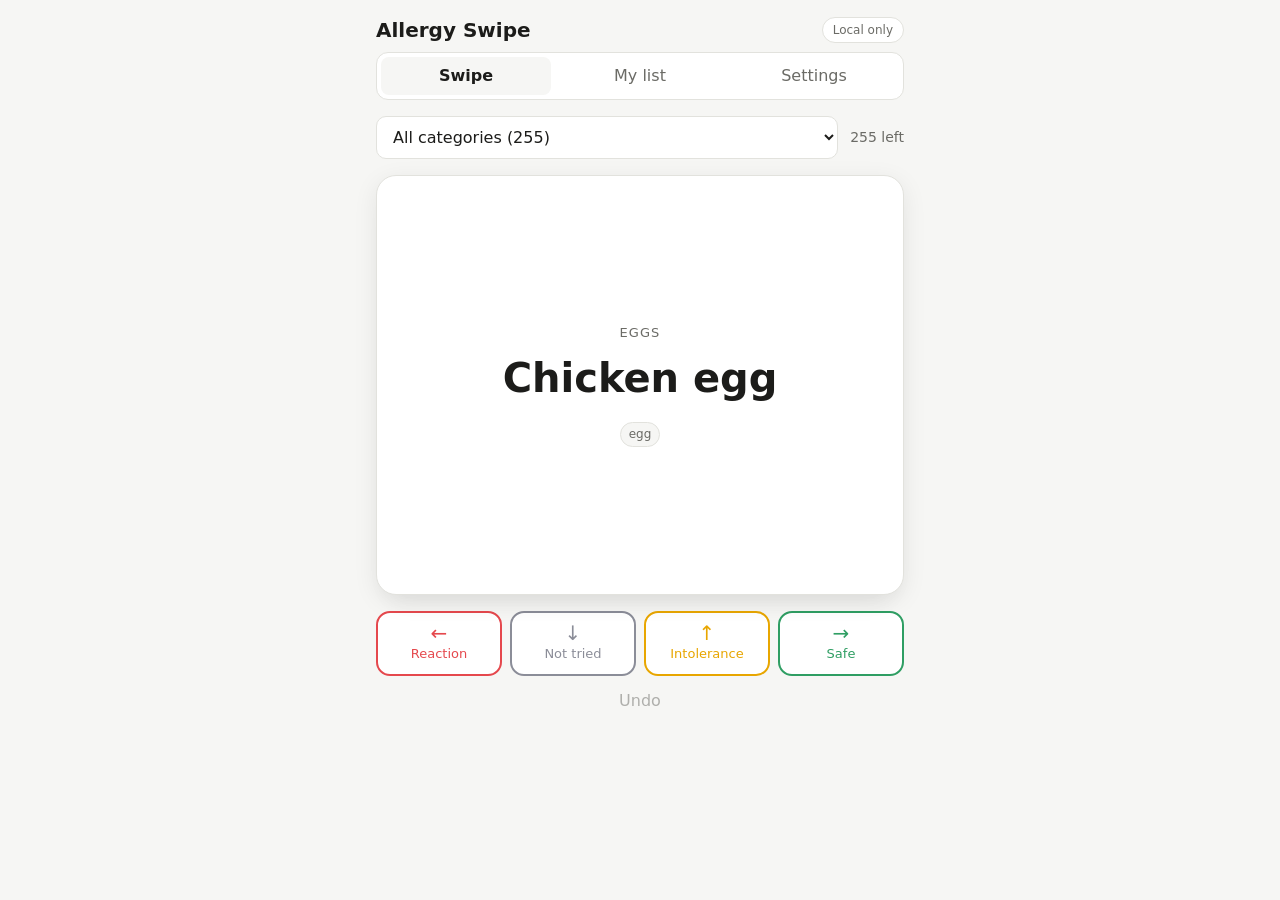
==== index.html @ 26d0d5e5 "Add Allergy Swipe: ingredient swipe deck for GitHub Pages Static app that shows base ingredients as " ====
<!doctype html>
<html lang="en">
<head>
  <meta charset="utf-8">
  <meta name="viewport" content="width=device-width, initial-scale=1, viewport-fit=cover">
  <title>Allergy Swipe</title>
  <link rel="icon" href="data:,">
  <link rel="stylesheet" href="style.css">
</head>
<body>
  <header class="top">
    <h1>Allergy Swipe</h1>
    <span id="sync" class="sync" title="Sync status">Local only</span>
  </header>

  <nav class="tabs" role="tablist">
    <button role="tab" data-view="swipe" aria-selected="true">Swipe</button>
    <button role="tab" data-view="list">My list</button>
    <button role="tab" data-view="settings">Settings</button>
  </nav>

  <main>
    <!-- Swipe -->
    <section id="view-swipe" class="view">
      <div class="deck-bar">
        <select id="deck-cat" aria-label="Category"></select>
        <span id="deck-count" class="muted"></span>
      </div>

      <div class="stage">
        <div id="deck" class="deck"></div>
        <div id="empty" class="empty" hidden>
          <p>Nothing left in this category.</p>
          <p class="muted">Pick another category or check <em>My list</em>.</p>
        </div>
      </div>

      <div class="actions">
        <button class="act reaction" data-dir="left" title="Reaction (←)"><span>←</span>Reaction</button>
        <button class="act untried" data-dir="down" title="Not tried (↓)"><span>↓</span>Not tried</button>
        <button class="act intolerance" data-dir="up" title="Intolerance (↑)"><span>↑</span>Intolerance</button>
        <button class="act safe" data-dir="right" title="Safe (→)"><span>→</span>Safe</button>
      </div>
      <div class="sub-actions">
        <button id="undo" class="link" disabled>Undo</button>
      </div>

      <div id="sheet" class="sheet" hidden>
        <div class="sheet-head">
          <strong id="sheet-title"></strong>
          <button id="sheet-done" class="link">Done</button>
        </div>
        <div id="sheet-symptoms" class="chips"></div>
        <input id="sheet-note" type="text" placeholder="Note (optional)" autocomplete="off">
      </div>
    </section>

    <!-- List -->
    <section id="view-list" class="view" hidden>
      <div id="summary" class="summary"></div>
      <input id="search" type="search" placeholder="Search ingredients or tags" autocomplete="off">
      <div id="status-filter" class="chips"></div>
      <div id="list"></div>
    </section>

    <!-- Settings -->
    <section id="view-settings" class="view" hidden>
      <h2>Save to GitHub</h2>
      <p class="muted">Results are saved to <code>data/results.json</code> in your repo. Create a
        <a href="https://github.com/settings/personal-access-tokens/new" target="_blank" rel="noopener">fine-grained token</a>
        with access to only this repo and <b>Contents: Read and write</b>. The token stays in this browser.</p>
      <form id="gh-form" class="form">
        <label>Owner <input name="owner" required></label>
        <label>Repo <input name="repo" required></label>
        <label>Branch <input name="branch" required></label>
        <label>Token <input name="token" type="password" autocomplete="off" placeholder="github_pat_..."></label>
        <div class="row">
          <button type="submit" class="btn">Save &amp; connect</button>
          <button type="button" id="gh-sync" class="btn ghost">Sync now</button>
          <button type="button" id="gh-forget" class="btn ghost">Forget token</button>
        </div>
        <p id="gh-msg" class="muted"></p>
      </form>

      <h2>Backup</h2>
      <div class="row">
        <button id="export" class="btn ghost">Export JSON</button>
        <label class="btn ghost">Import JSON <input id="import" type="file" accept="application/json" hidden></label>
      </div>
    </section>
  </main>

  <dialog id="edit">
    <form method="dialog" class="form">
      <h3 id="edit-title"></h3>
      <p id="edit-meta" class="muted"></p>
      <div id="edit-status" class="chips"></div>
      <div id="edit-symptoms" class="chips"></div>
      <input id="edit-note" type="text" placeholder="Note (optional)" autocomplete="off">
      <div class="row">
        <button value="save" class="btn">Save</button>
        <button value="clear" class="btn ghost">Clear</button>
        <button value="cancel" class="btn ghost">Cancel</button>
      </div>
    </form>
  </dialog>

  <script src="app.js"></script>
</body>
</html>
---- style.css ----
:root {
  --bg: #f6f6f4;
  --surface: #ffffff;
  --text: #1c1c1a;
  --muted: #6b6b66;
  --border: #e2e2dd;
  --reaction: #e5484d;
  --safe: #2f9e63;
  --intolerance: #e8a600;
  --untried: #8b8d98;
  --accent: #3e63dd;
  --shadow: 0 6px 24px rgba(0, 0, 0, .08);
}
@media (prefers-color-scheme: dark) {
  :root {
    --bg: #141413;
    --surface: #1f1f1d;
    --text: #ecece8;
    --muted: #9b9b95;
    --border: #33332f;
    --accent: #7b96f0;
    --shadow: 0 6px 24px rgba(0, 0, 0, .4);
  }
}

* { box-sizing: border-box; }
html, body { margin: 0; }
body {
  background: var(--bg);
  color: var(--text);
  font: 16px/1.4 system-ui, -apple-system, "Segoe UI", Roboto, sans-serif;
  max-width: 560px;
  margin: 0 auto;
  padding: 0 16px calc(24px + env(safe-area-inset-bottom));
}
a { color: var(--accent); }
code { font-size: .9em; }
.muted { color: var(--muted); }
[hidden] { display: none !important; }

.top { display: flex; align-items: center; justify-content: space-between; padding: 16px 0 8px; }
.top h1 { font-size: 20px; margin: 0; }
.sync { font-size: 12px; padding: 4px 10px; border-radius: 99px; background: var(--surface); border: 1px solid var(--border); color: var(--muted); }
.sync.ok { color: var(--safe); }
.sync.pending { color: var(--intolerance); }
.sync.err { color: var(--reaction); }

.tabs { display: flex; gap: 4px; background: var(--surface); border: 1px solid var(--border); border-radius: 12px; padding: 4px; margin-bottom: 16px; }
.tabs button { flex: 1; border: 0; background: none; color: var(--muted); padding: 8px; border-radius: 8px; font: inherit; cursor: pointer; }
.tabs button[aria-selected="true"] { background: var(--bg); color: var(--text); font-weight: 600; }

select, input[type="text"], input[type="search"], input[type="password"], .form input {
  width: 100%; font: inherit; color: var(--text); background: var(--surface);
  border: 1px solid var(--border); border-radius: 10px; padding: 10px 12px;
}

/* Swipe */
.deck-bar { display: flex; gap: 12px; align-items: center; }
.deck-bar select { flex: 1; }
.deck-bar span { white-space: nowrap; font-size: 14px; }
.stage { position: relative; height: min(52vh, 420px); margin: 16px 0; }
.deck { position: absolute; inset: 0; }
.card {
  position: absolute; inset: 0; background: var(--surface); border: 1px solid var(--border);
  border-radius: 20px; box-shadow: var(--shadow); display: flex; flex-direction: column;
  align-items: center; justify-content: center; text-align: center; padding: 24px;
  touch-action: none; user-select: none; cursor: grab;
  transition: transform .25s ease, opacity .25s ease;
}
.card.dragging { transition: none; cursor: grabbing; }
.card.behind { transform: scale(.95) translateY(10px); opacity: .7; pointer-events: none; }
.card .cat { font-size: 13px; text-transform: uppercase; letter-spacing: .08em; color: var(--muted); }
.card .name { font-size: clamp(28px, 8vw, 40px); font-weight: 700; margin: 8px 0 16px; }
.card .tags { display: flex; flex-wrap: wrap; gap: 6px; justify-content: center; }
.tag { font-size: 12px; padding: 3px 8px; border-radius: 99px; background: var(--bg); border: 1px solid var(--border); color: var(--muted); }
.card .stamp {
  position: absolute; top: 20px; padding: 6px 12px; border: 3px solid currentColor; border-radius: 8px;
  font-weight: 800; letter-spacing: .06em; opacity: 0; text-transform: uppercase;
}
.stamp.left { right: 20px; color: var(--reaction); transform: rotate(12deg); }
.stamp.right { left: 20px; color: var(--safe); transform: rotate(-12deg); }
.stamp.up { left: 50%; top: auto; bottom: 20px; color: var(--intolerance); transform: translateX(-50%); }
.stamp.down { left: 50%; color: var(--untried); transform: translateX(-50%); }
.empty { position: absolute; inset: 0; display: flex; flex-direction: column; align-items: center; justify-content: center; text-align: center; border: 2px dashed var(--border); border-radius: 20px; }
.empty p { margin: 4px; }

.actions { display: grid; grid-template-columns: repeat(4, 1fr); gap: 8px; }
.act {
  font: inherit; font-size: 13px; border: 2px solid currentColor; background: var(--surface);
  border-radius: 14px; padding: 10px 4px; cursor: pointer; display: flex; flex-direction: column; align-items: center; gap: 2px;
}
.act span { font-size: 20px; line-height: 1; }
.act.reaction, .reaction-c { color: var(--reaction); }
.act.safe, .safe-c { color: var(--safe); }
.act.intolerance, .intolerance-c { color: var(--intolerance); }
.act.untried, .untried-c { color: var(--untried); }
.sub-actions { text-align: center; margin-top: 8px; }
.link { border: 0; background: none; color: var(--accent); font: inherit; cursor: pointer; padding: 6px; }
.link:disabled { color: var(--muted); opacity: .5; cursor: default; }

.sheet { margin-top: 12px; background: var(--surface); border: 1px solid var(--border); border-radius: 16px; padding: 12px; display: grid; gap: 10px; }
.sheet-head { display: flex; justify-content: space-between; align-items: center; }

.chips { display: flex; flex-wrap: wrap; gap: 6px; }
.chip { font: inherit; font-size: 13px; padding: 6px 12px; border-radius: 99px; border: 1px solid var(--border); background: var(--surface); color: var(--text); cursor: pointer; }
.chip[aria-pressed="true"] { background: var(--text); color: var(--bg); border-color: var(--text); }

/* List */
.summary { display: grid; grid-template-columns: repeat(4, 1fr); gap: 8px; margin-bottom: 12px; }
.stat { background: var(--surface); border: 1px solid var(--border); border-radius: 12px; padding: 10px; text-align: center; }
.stat b { display: block; font-size: 22px; }
.stat small { font-size: 12px; }
#search { margin-bottom: 10px; }
#status-filter { margin-bottom: 12px; }
.group h3 { font-size: 13px; text-transform: uppercase; letter-spacing: .08em; color: var(--muted); margin: 16px 0 6px; }
.item { display: flex; align-items: center; gap: 10px; width: 100%; font: inherit; color: var(--text); text-align: left; background: var(--surface); border: 1px solid var(--border); border-radius: 10px; padding: 10px 12px; margin-bottom: 6px; cursor: pointer; }
.dot { width: 10px; height: 10px; border-radius: 50%; background: var(--border); flex: none; }
.dot.reaction { background: var(--reaction); }
.dot.safe { background: var(--safe); }
.dot.intolerance { background: var(--intolerance); }
.dot.untried { background: var(--untried); }
.item .grow { flex: 1; min-width: 0; }
.item small { display: block; color: var(--muted); overflow: hidden; text-overflow: ellipsis; white-space: nowrap; }

/* Settings + dialog */
h2 { font-size: 17px; margin: 8px 0; }
.form { display: grid; gap: 10px; }
.form label { display: grid; gap: 4px; font-size: 14px; color: var(--muted); }
.row { display: flex; flex-wrap: wrap; gap: 8px; }
.btn { font: inherit; font-size: 14px; padding: 9px 14px; border-radius: 10px; border: 1px solid var(--accent); background: var(--accent); color: #fff; cursor: pointer; }
.btn.ghost { background: var(--surface); color: var(--text); border-color: var(--border); }
dialog { border: 1px solid var(--border); border-radius: 16px; background: var(--surface); color: var(--text); width: min(92vw, 480px); padding: 20px; }
dialog::backdrop { background: rgba(0, 0, 0, .4); }
dialog h3 { margin: 0; }
dialog p { margin: 0; }
.view:has(.sheet:not([hidden])) .stage { height: min(34vh, 280px); }
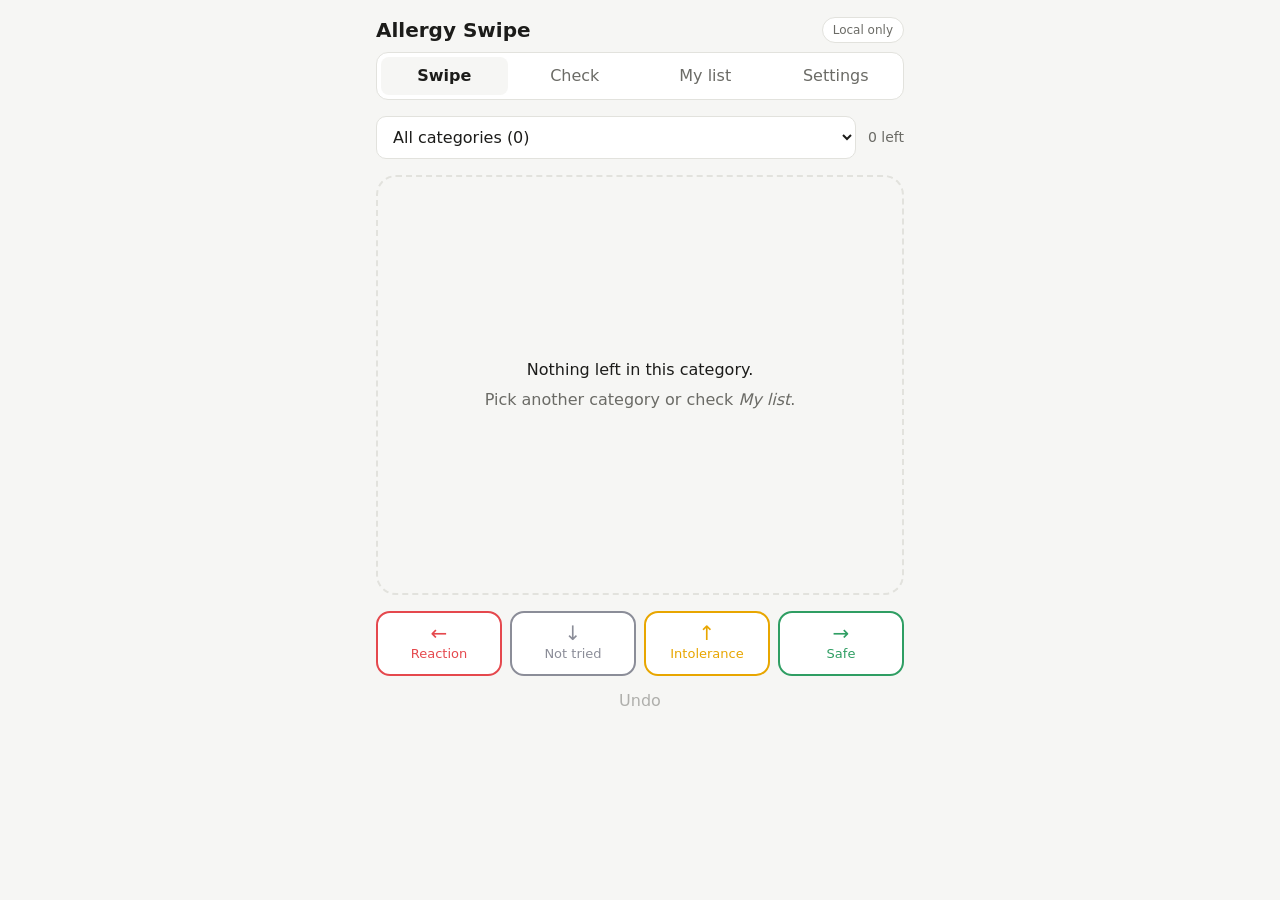
==== commit 65cee4be: "Add product checker with barcode lookup and hidden-ingredient rules New Check tab: scan or type a ba" ====
--- a/index.html
+++ b/index.html
@@ -15,6 +15,7 @@
 
   <nav class="tabs" role="tablist">
     <button role="tab" data-view="swipe" aria-selected="true">Swipe</button>
+    <button role="tab" data-view="check">Check</button>
     <button role="tab" data-view="list">My list</button>
     <button role="tab" data-view="settings">Settings</button>
   </nav>
@@ -53,6 +54,26 @@
         <div id="sheet-symptoms" class="chips"></div>
         <input id="sheet-note" type="text" placeholder="Note (optional)" autocomplete="off">
       </div>
+    </section>
+
+    <!-- Check -->
+    <section id="view-check" class="view" hidden>
+      <div class="row">
+        <button id="scan-start" class="btn">Scan barcode</button>
+        <form id="code-form" class="code-form">
+          <input id="code" inputmode="numeric" placeholder="or type barcode" autocomplete="off">
+          <button class="btn ghost">Look up</button>
+        </form>
+      </div>
+      <div id="scan" class="scan" hidden>
+        <video id="scan-video" playsinline muted></video>
+        <button id="scan-stop" class="btn ghost">Cancel</button>
+      </div>
+      <p id="check-msg" class="muted"></p>
+      <div id="check-product"></div>
+      <textarea id="check-text" rows="5" placeholder="Paste an ingredient list, e.g. Whole grain oats, corn starch, sugar, salt…"></textarea>
+      <div class="sub-actions"><button id="check-clear" class="link">Clear</button></div>
+      <div id="check-result"></div>
     </section>
 
     <!-- List -->
@@ -106,5 +127,6 @@
   </dialog>
 
   <script src="app.js"></script>
+  <script src="checker.js"></script>
 </body>
 </html>
--- a/style.css
+++ b/style.css
@@ -49,7 +49,7 @@
 .tabs button { flex: 1; border: 0; background: none; color: var(--muted); padding: 8px; border-radius: 8px; font: inherit; cursor: pointer; }
 .tabs button[aria-selected="true"] { background: var(--bg); color: var(--text); font-weight: 600; }
 
-select, input[type="text"], input[type="search"], input[type="password"], .form input {
+select, textarea, input[type="text"], input[type="search"], input[type="password"], .form input, .code-form input {
   width: 100%; font: inherit; color: var(--text); background: var(--surface);
   border: 1px solid var(--border); border-radius: 10px; padding: 10px 12px;
 }
@@ -134,3 +134,19 @@
 dialog h3 { margin: 0; }
 dialog p { margin: 0; }
 .view:has(.sheet:not([hidden])) .stage { height: min(34vh, 280px); }
+
+/* Check */
+.code-form { display: flex; gap: 8px; flex: 1; min-width: 220px; }
+.code-form input { flex: 1; min-width: 0; }
+.scan { margin-top: 12px; display: grid; gap: 8px; }
+.scan video { width: 100%; max-height: 50vh; border-radius: 14px; background: #000; object-fit: cover; }
+#check-product { font-weight: 600; margin-bottom: 8px; }
+#check-text { resize: vertical; min-height: 110px; }
+.verdict { border-radius: 14px; padding: 14px 16px; margin: 8px 0 4px; display: grid; gap: 2px; color: #fff; }
+.verdict b { font-size: 22px; }
+.verdict.no { background: var(--reaction); }
+.verdict.caution { background: var(--intolerance); color: #1c1c1a; }
+.verdict.ok { background: var(--safe); }
+.item.static { cursor: default; }
+details.group summary { font-size: 13px; text-transform: uppercase; letter-spacing: .08em; color: var(--muted); margin: 16px 0 6px; cursor: pointer; }
+#check-result .item small { white-space: normal; }
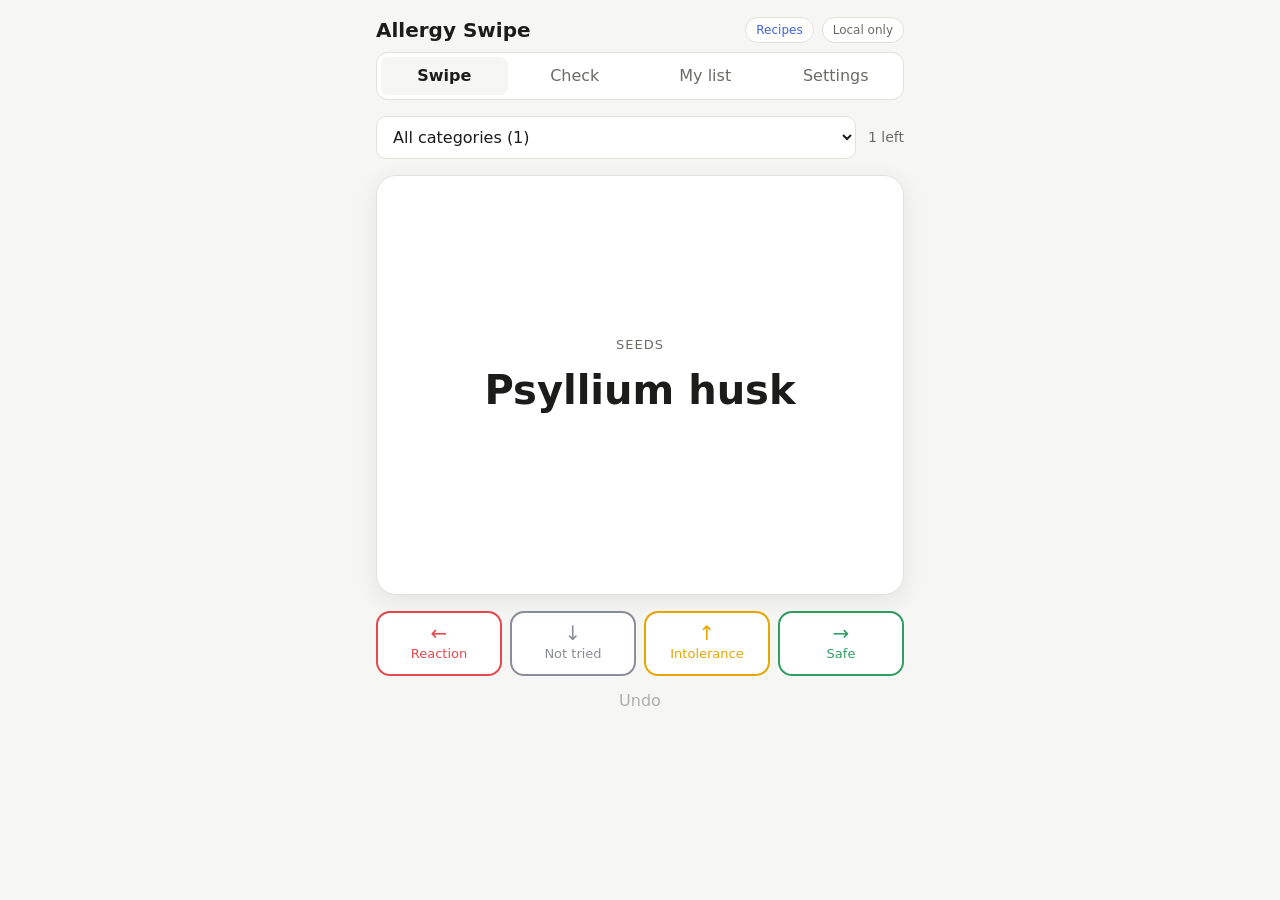
==== commit ebd410e8: "Add recipe viewer with yeast-free rice bread and pancake mix New recipes/ page, linked from the app " ====
--- a/index.html
+++ b/index.html
@@ -10,7 +10,10 @@
 <body>
   <header class="top">
     <h1>Allergy Swipe</h1>
-    <span id="sync" class="sync" title="Sync status">Local only</span>
+    <div class="top-links">
+      <a class="sync" href="recipes/">Recipes</a>
+      <span id="sync" class="sync" title="Sync status">Local only</span>
+    </div>
   </header>
 
   <nav class="tabs" role="tablist">
--- a/style.css
+++ b/style.css
@@ -40,6 +40,8 @@
 
 .top { display: flex; align-items: center; justify-content: space-between; padding: 16px 0 8px; }
 .top h1 { font-size: 20px; margin: 0; }
+.top-links { display: flex; gap: 8px; align-items: center; }
+.top-links a.sync { text-decoration: none; color: var(--accent); }
 .sync { font-size: 12px; padding: 4px 10px; border-radius: 99px; background: var(--surface); border: 1px solid var(--border); color: var(--muted); }
 .sync.ok { color: var(--safe); }
 .sync.pending { color: var(--intolerance); }
